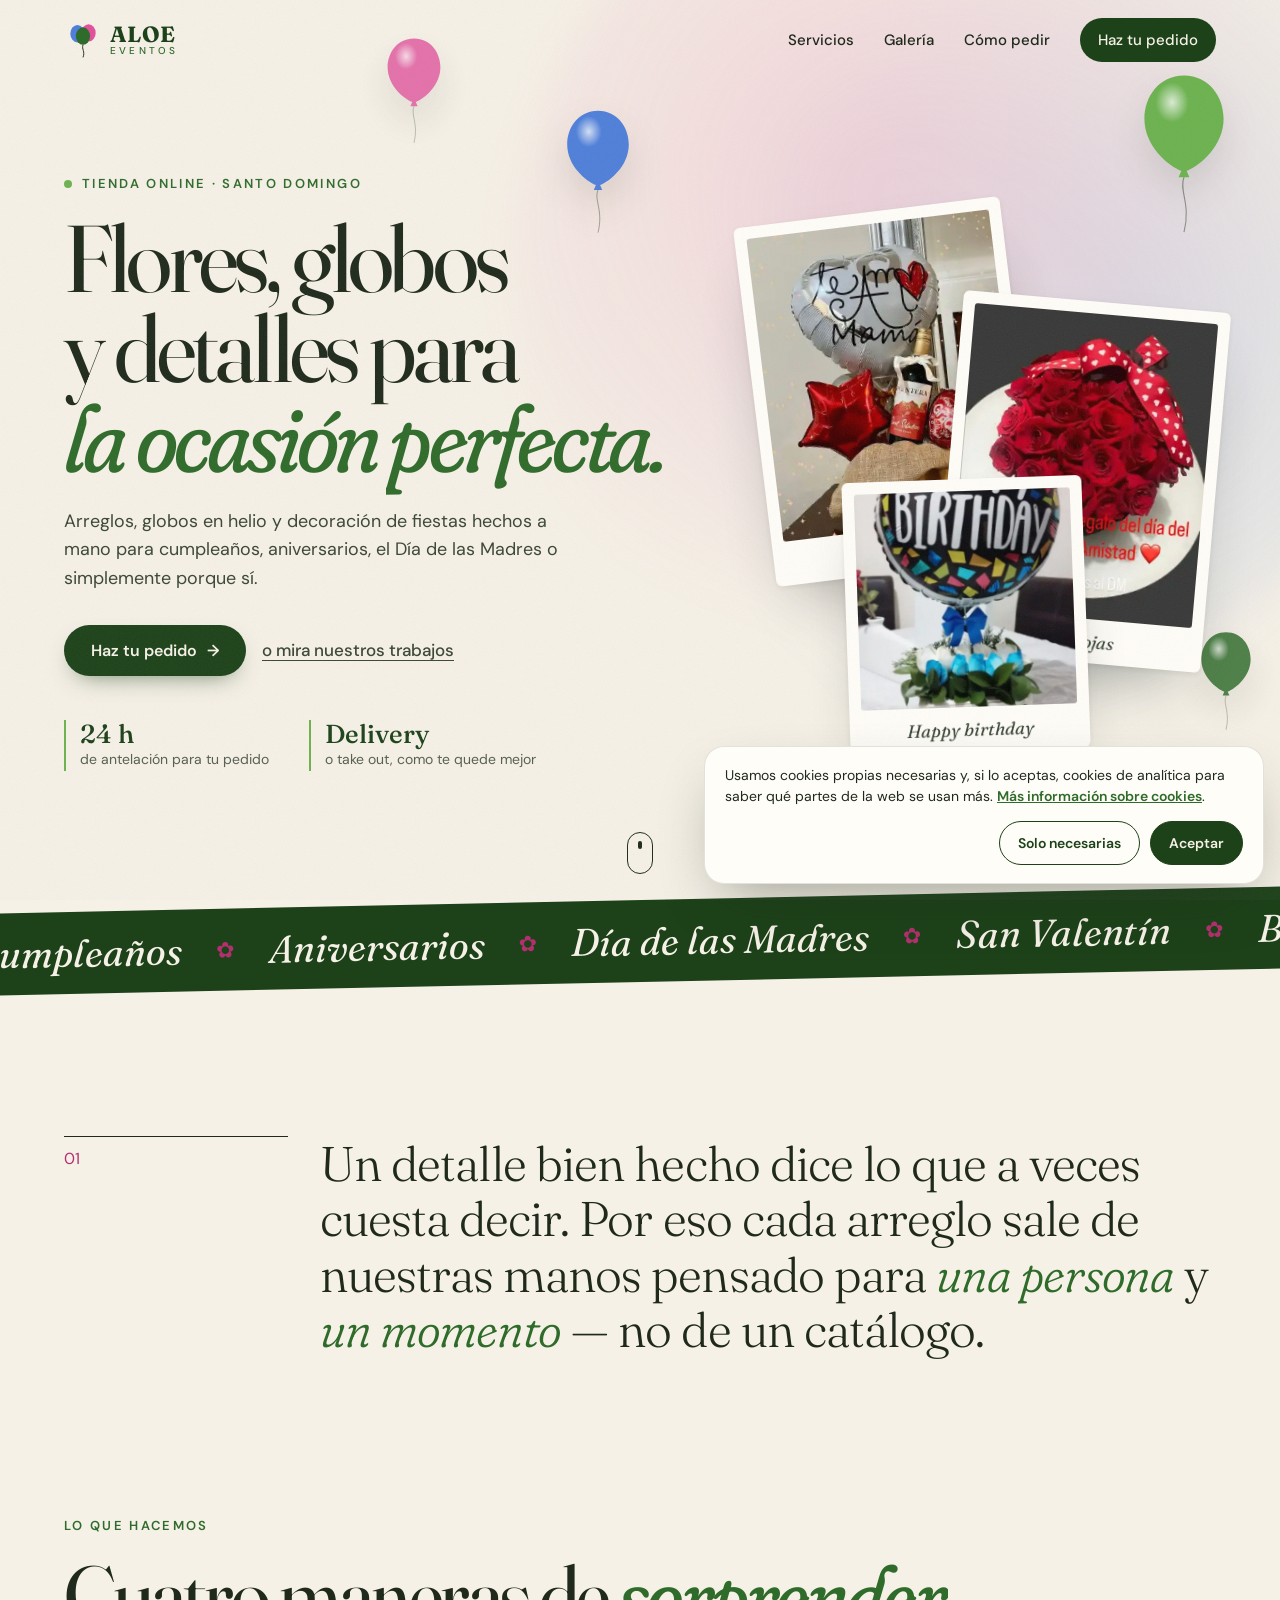
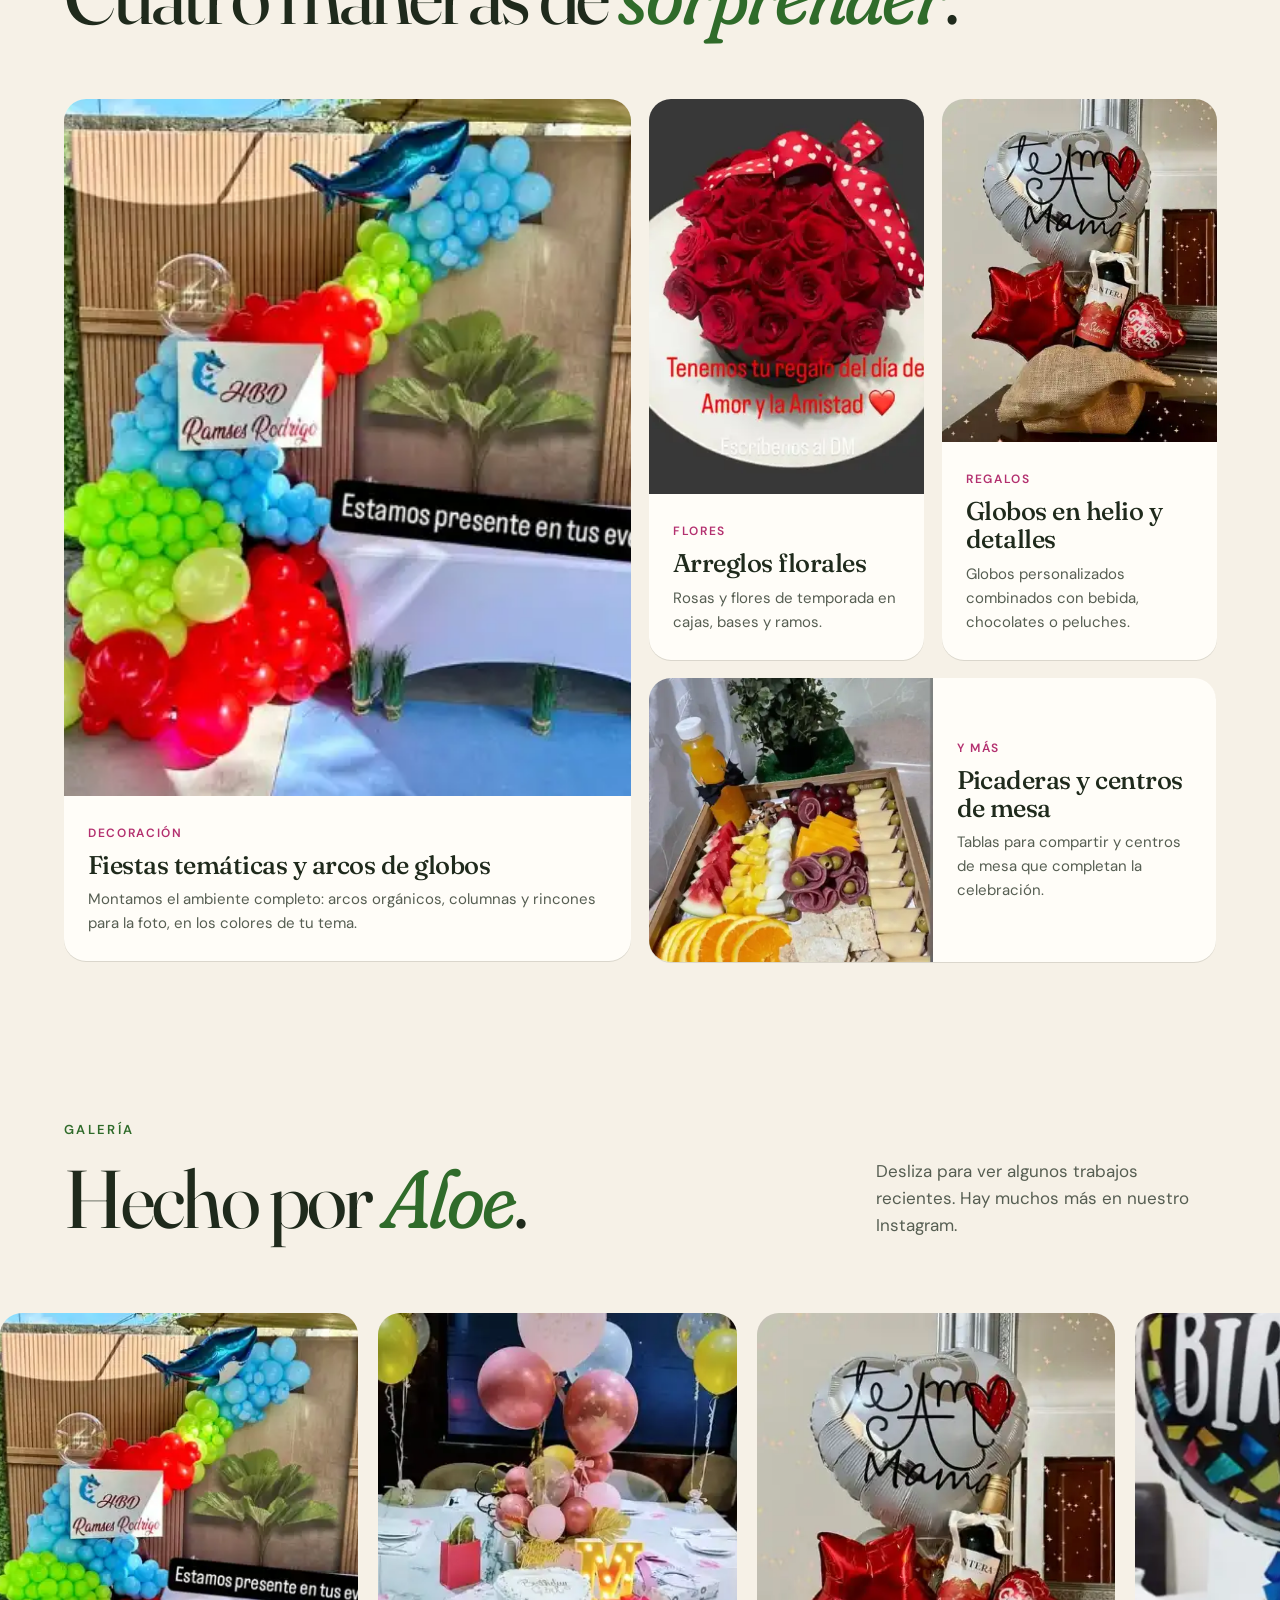
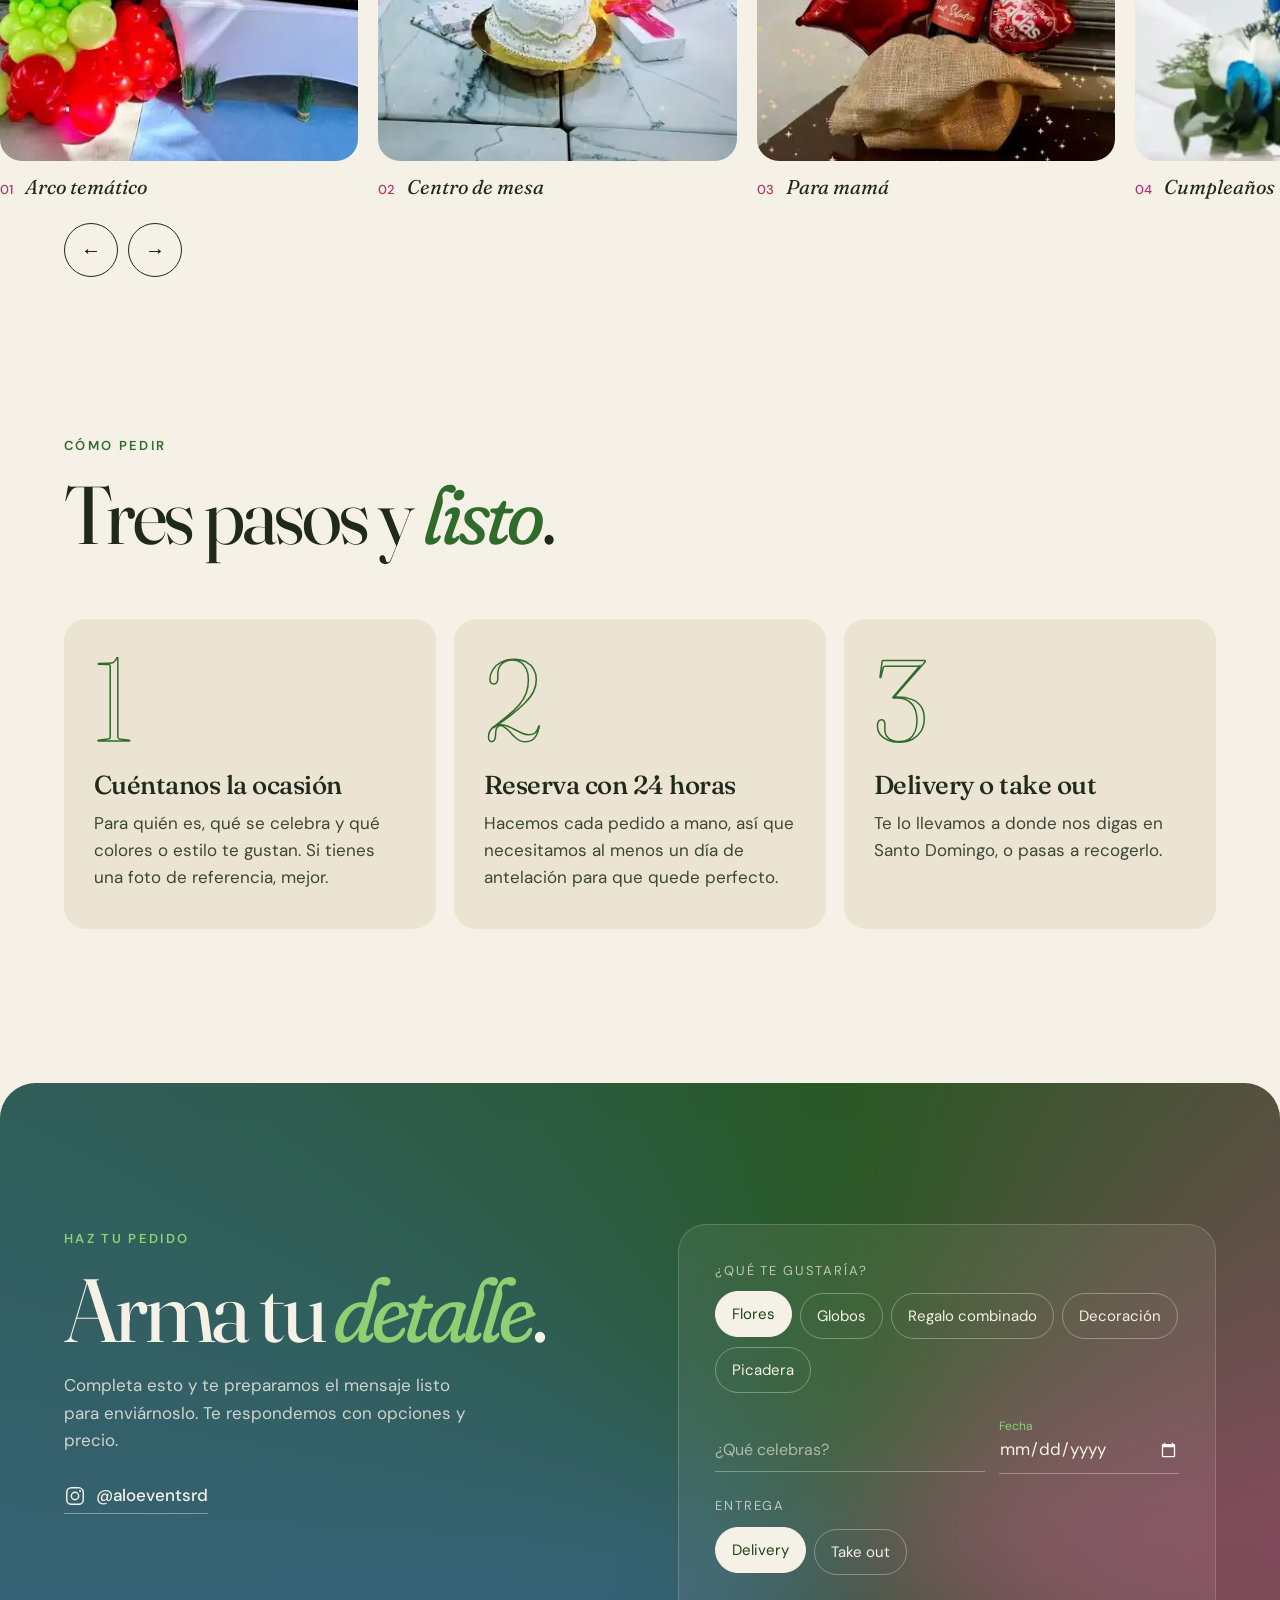
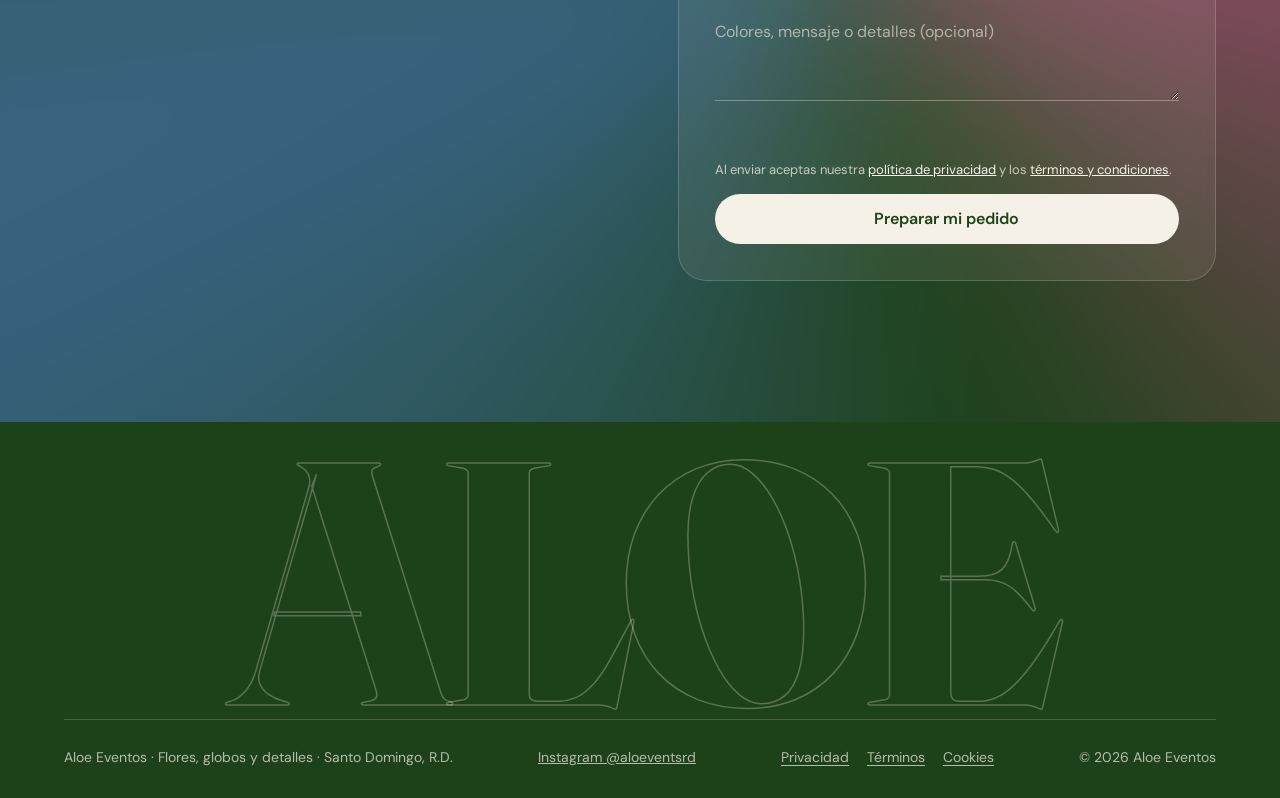
==== index.html @ 1fcdc5c9 "Add Aloe Eventos site with full launch checklist - Privacy policy, terms & conditions and custom 404" ====
<!doctype html>
<html lang="es-DO">
<head>
  <meta charset="utf-8" />
  <meta name="viewport" content="width=device-width, initial-scale=1" />
  <title>Aloe Eventos | Flores, globos y decoración en Santo Domingo</title>
  <meta name="description" content="Arreglos florales, globos en helio, decoración de fiestas y picaderas hechos a mano en Santo Domingo. Pide con 24 horas de antelación: delivery o take out." />
  <link rel="canonical" href="https://aloeeventos.com/" />
  <meta name="robots" content="index, follow" />

  <!-- Vista previa al compartir (Open Graph / WhatsApp / Facebook) -->
  <meta property="og:type" content="website" />
  <meta property="og:locale" content="es_DO" />
  <meta property="og:site_name" content="Aloe Eventos" />
  <meta property="og:url" content="https://aloeeventos.com/" />
  <meta property="og:title" content="Aloe Eventos | Flores, globos y detalles en Santo Domingo" />
  <meta property="og:description" content="Arreglos florales, globos en helio y decoración de fiestas hechos a mano. Pide con 24 h: delivery o take out." />
  <meta property="og:image" content="https://aloeeventos.com/assets/img/og-image.jpg" />
  <meta property="og:image:width" content="1200" />
  <meta property="og:image:height" content="630" />
  <meta property="og:image:alt" content="Aloe Eventos: flores, globos y detalles para la ocasión perfecta" />
  <!-- Twitter / X -->
  <meta name="twitter:card" content="summary_large_image" />
  <meta name="twitter:title" content="Aloe Eventos | Flores, globos y detalles en Santo Domingo" />
  <meta name="twitter:description" content="Arreglos florales, globos en helio y decoración de fiestas hechos a mano. Pide con 24 h." />
  <meta name="twitter:image" content="https://aloeeventos.com/assets/img/og-image.jpg" />

  <!-- Favicon -->
  <link rel="icon" href="favicon.ico" sizes="32x32" />
  <link rel="icon" href="favicon.svg" type="image/svg+xml" />
  <link rel="apple-touch-icon" href="apple-touch-icon.png" />
  <link rel="manifest" href="site.webmanifest" />
  <meta name="theme-color" content="#f6f1e7" />

  <!-- Datos estructurados para Google -->
  <script type="application/ld+json">
  {
    "@context": "https://schema.org",
    "@type": "Florist",
    "name": "Aloe Eventos",
    "description": "Arreglos florales, globos en helio, decoración de fiestas y picaderas en Santo Domingo.",
    "url": "https://aloeeventos.com/",
    "image": "https://aloeeventos.com/assets/img/og-image.jpg",
    "logo": "https://aloeeventos.com/apple-touch-icon.png",
    "areaServed": "Santo Domingo, República Dominicana",
    "address": { "@type": "PostalAddress", "addressLocality": "Santo Domingo", "addressCountry": "DO" },
    "sameAs": ["https://www.instagram.com/aloeventsrd/"]
  }
  </script>

  <link rel="preconnect" href="https://fonts.googleapis.com" />
  <link rel="preconnect" href="https://fonts.gstatic.com" crossorigin />
  <link href="https://fonts.googleapis.com/css2?family=Fraunces:ital,opsz,wght,SOFT@0,9..144,300..700,0..100;1,9..144,300..700,0..100&family=DM+Sans:wght@400;500;600&display=swap" rel="stylesheet" media="print" data-async-css />
  <noscript><link href="https://fonts.googleapis.com/css2?family=Fraunces:ital,opsz,wght,SOFT@0,9..144,300..700,0..100;1,9..144,300..700,0..100&family=DM+Sans:wght@400;500;600&display=swap" rel="stylesheet" /></noscript>
  <link rel="preload" as="image" href="assets/img/aloe-3.webp" fetchpriority="high" />
  <link rel="stylesheet" href="styles.css?v=20260924" />
</head>
<body>
  <a class="skip-link" href="#contenido">Saltar al contenido</a>

  <!-- Splash (CSS safety at 4.5s + JS) -->
  <div class="splash" data-splash aria-hidden="true">
    <div class="splash-balloons">
      <span class="sb sb-b"></span><span class="sb sb-g"></span><span class="sb sb-p"></span>
    </div>
    <p class="splash-word">Aloe <em>eventos</em></p>
  </div>

  <div class="cursor" aria-hidden="true"><span class="cursor-dot"></span><span class="cursor-ring"></span></div>
  <div class="progress" aria-hidden="true"><span></span></div>

  <!-- NAV -->
  <header class="nav" data-nav>
    <a href="#inicio" class="brand">
      <svg class="brand-mark" viewBox="0 0 48 48" aria-hidden="true">
        <ellipse cx="17" cy="16" rx="9" ry="11" fill="var(--blue)"/>
        <ellipse cx="31" cy="15" rx="9" ry="11" fill="var(--pink)"/>
        <ellipse cx="24" cy="19" rx="9" ry="11" fill="var(--green)"/>
        <path d="M24 30 C22 36, 27 38, 24 46" stroke="var(--ink)" stroke-width="1.2" fill="none"/>
      </svg>
      <span class="brand-word">ALOE<small>eventos</small></span>
    </a>
    <nav class="nav-links" data-menu>
      <a href="#servicios">Servicios</a>
      <a href="#galeria">Galería</a>
      <a href="#como">Cómo pedir</a>
      <a href="#pedido" class="nav-cta">Haz tu pedido</a>
    </nav>
    <button class="burger" data-burger aria-label="Abrir menú" aria-expanded="false"><span></span><span></span></button>
  </header>

  <main id="contenido">
    <!-- HERO -->
    <section class="hero" id="inicio">
      <div class="hero-balloons" data-parallax aria-hidden="true">
        <svg class="balloon b1" data-depth="0.6" viewBox="0 0 100 180"><use href="#balloon"/></svg>
        <svg class="balloon b2" data-depth="1.2" viewBox="0 0 100 180"><use href="#balloon"/></svg>
        <svg class="balloon b3" data-depth="0.9" viewBox="0 0 100 180"><use href="#balloon"/></svg>
        <svg class="balloon b4" data-depth="1.6" viewBox="0 0 100 180"><use href="#balloon"/></svg>
        <svg class="balloon b5" data-depth="0.4" viewBox="0 0 100 180"><use href="#balloon"/></svg>
      </div>

      <div class="hero-grid">
        <div class="hero-copy">
          <p class="kicker"><span class="dot"></span> Tienda online · Santo Domingo</p>
          <h1 class="hero-title" data-split>
            Flores, globos<br />y detalles para<br /><em>la ocasión perfecta.</em>
          </h1>
          <p class="hero-sub reveal">Arreglos, globos en helio y decoración de fiestas hechos a mano para cumpleaños, aniversarios, el Día de las Madres o simplemente porque sí.</p>
          <div class="hero-actions reveal">
            <a href="#pedido" class="btn btn-primary" data-magnetic>Haz tu pedido <span aria-hidden="true">→</span></a>
            <a href="#galeria" class="btn-text">o mira nuestros trabajos</a>
          </div>
          <ul class="hero-facts reveal">
            <li><strong>24 h</strong><span>de antelación para tu pedido</span></li>
            <li><strong>Delivery</strong><span>o take out, como te quede mejor</span></li>
          </ul>
        </div>

        <div class="hero-stack" role="group" aria-label="Algunos de nuestros trabajos">
          <figure class="polaroid p1" data-tilt><img src="assets/img/aloe-3.webp" alt="Arreglo de globos 'Te amo mamá' con corazones rojos y botella de vino" width="368" height="460" fetchpriority="high" /><figcaption>Para mamá</figcaption></figure>
          <figure class="polaroid p2" data-tilt><img src="assets/img/aloe-4.webp" alt="Ramo de rosas rojas con lazo de lunares" width="368" height="460" /><figcaption>Rosas rojas</figcaption></figure>
          <figure class="polaroid p3" data-tilt><img src="assets/img/aloe-6.webp" alt="Globo de cumpleaños sobre arreglo de rosas azules y blancas" width="460" height="460" /><figcaption>Happy birthday</figcaption></figure>
        </div>
      </div>

      <a href="#servicios" class="scroll-hint" aria-label="Bajar"><span></span></a>
    </section>

    <!-- MARQUEE -->
    <div class="marquee" aria-hidden="true">
      <div class="marquee-track">
        <span>Cumpleaños</span><i>✿</i><span>Aniversarios</span><i>✿</i><span>Día de las Madres</span><i>✿</i><span>San Valentín</span><i>✿</i><span>Baby showers</span><i>✿</i><span>Fiestas temáticas</span><i>✿</i><span>Graduaciones</span><i>✿</i><span>Porque sí</span><i>✿</i>
        <span>Cumpleaños</span><i>✿</i><span>Aniversarios</span><i>✿</i><span>Día de las Madres</span><i>✿</i><span>San Valentín</span><i>✿</i><span>Baby showers</span><i>✿</i><span>Fiestas temáticas</span><i>✿</i><span>Graduaciones</span><i>✿</i><span>Porque sí</span><i>✿</i>
      </div>
    </div>

    <!-- MANIFESTO -->
    <section class="manifesto">
      <span class="manifesto-num">01</span>
      <p class="manifesto-text" data-split>
        Un detalle bien hecho dice lo que a veces cuesta decir. Por eso cada arreglo sale de nuestras manos pensado para <em>una persona</em> y <em>un momento</em> — no de un catálogo.
      </p>
    </section>

    <!-- SERVICIOS -->
    <section class="services" id="servicios">
      <header class="section-head">
        <p class="kicker">Lo que hacemos</p>
        <h2 class="section-title" data-split>Cuatro maneras de <em>sorprender</em>.</h2>
      </header>

      <div class="bento">
        <article class="card card-xl" data-tilt>
          <div class="card-media"><img src="assets/img/aloe-1.webp" alt="Arco de globos rojos, verdes y azules con tiburón para una fiesta infantil" loading="lazy" width="460" height="460" /></div>
          <div class="card-body">
            <span class="card-tag">Decoración</span>
            <h3>Fiestas temáticas y arcos de globos</h3>
            <p>Montamos el ambiente completo: arcos orgánicos, columnas y rincones para la foto, en los colores de tu tema.</p>
          </div>
        </article>
        <article class="card" data-tilt>
          <div class="card-media"><img src="assets/img/aloe-4.webp" alt="Ramo de rosas rojas envuelto en papel con lazo" loading="lazy" width="368" height="460" /></div>
          <div class="card-body">
            <span class="card-tag">Flores</span>
            <h3>Arreglos florales</h3>
            <p>Rosas y flores de temporada en cajas, bases y ramos.</p>
          </div>
        </article>
        <article class="card" data-tilt>
          <div class="card-media"><img src="assets/img/aloe-3.webp" alt="Arreglo regalo con globos en helio, corazones y botella de vino" loading="lazy" width="368" height="460" /></div>
          <div class="card-body">
            <span class="card-tag">Regalos</span>
            <h3>Globos en helio y detalles</h3>
            <p>Globos personalizados combinados con bebida, chocolates o peluches.</p>
          </div>
        </article>
        <article class="card card-wide" data-tilt>
          <div class="card-media"><img src="assets/img/aloe-5.webp" alt="Tabla de picadera con quesos, embutidos, uvas y naranja" loading="lazy" width="460" height="460" /></div>
          <div class="card-body">
            <span class="card-tag">Y más</span>
            <h3>Picaderas y centros de mesa</h3>
            <p>Tablas para compartir y centros de mesa que completan la celebración.</p>
          </div>
        </article>
      </div>
    </section>

    <!-- GALERÍA -->
    <section class="gallery" id="galeria">
      <header class="section-head section-head--row">
        <div>
          <p class="kicker">Galería</p>
          <h2 class="section-title" data-split>Hecho por <em>Aloe</em>.</h2>
        </div>
        <p class="section-aside reveal">Desliza para ver algunos trabajos recientes. Hay muchos más en nuestro Instagram.</p>
      </header>
      <div class="rail" data-rail tabindex="0" aria-label="Galería de trabajos, desplazable">
        <figure class="rail-item"><img src="assets/img/aloe-1.webp" alt="Arco de globos rojos, verdes y azules para fiesta infantil de tiburones" loading="lazy" width="460" height="460" /><figcaption><span>01</span> Arco temático</figcaption></figure>
        <figure class="rail-item"><img src="assets/img/aloe-2.webp" alt="Centro de mesa con globos rosados y bizcocho" loading="lazy" width="460" height="460" /><figcaption><span>02</span> Centro de mesa</figcaption></figure>
        <figure class="rail-item"><img src="assets/img/aloe-3.webp" alt="Arreglo de globos 'Te amo mamá' con corazones rojos" loading="lazy" width="368" height="460" /><figcaption><span>03</span> Para mamá</figcaption></figure>
        <figure class="rail-item"><img src="assets/img/aloe-6.webp" alt="Globo de feliz cumpleaños sobre arreglo de rosas azules y blancas" loading="lazy" width="460" height="460" /><figcaption><span>04</span> Cumpleaños</figcaption></figure>
        <figure class="rail-item"><img src="assets/img/aloe-4.webp" alt="Ramo de rosas rojas con lazo de lunares" loading="lazy" width="368" height="460" /><figcaption><span>05</span> Rosas rojas</figcaption></figure>
        <figure class="rail-item"><img src="assets/img/aloe-5.webp" alt="Tabla de picadera con quesos, embutidos y frutas" loading="lazy" width="460" height="460" /><figcaption><span>06</span> Picadera</figcaption></figure>
        <a class="rail-item rail-more" href="https://www.instagram.com/aloeventsrd/" target="_blank" rel="noopener noreferrer">
          <span>Ver más en<br /><strong>@aloeventsrd</strong></span><span class="arrow" aria-hidden="true">↗</span>
        </a>
      </div>
      <div class="rail-controls">
        <button class="rail-btn" data-rail-prev aria-label="Anterior">←</button>
        <button class="rail-btn" data-rail-next aria-label="Siguiente">→</button>
      </div>
    </section>

    <!-- CÓMO PEDIR -->
    <section class="steps" id="como">
      <header class="section-head">
        <p class="kicker">Cómo pedir</p>
        <h2 class="section-title" data-split>Tres pasos y <em>listo</em>.</h2>
      </header>
      <ol class="steps-list">
        <li class="step reveal">
          <span class="step-num">1</span>
          <h3>Cuéntanos la ocasión</h3>
          <p>Para quién es, qué se celebra y qué colores o estilo te gustan. Si tienes una foto de referencia, mejor.</p>
        </li>
        <li class="step reveal">
          <span class="step-num">2</span>
          <h3>Reserva con 24 horas</h3>
          <p>Hacemos cada pedido a mano, así que necesitamos al menos un día de antelación para que quede perfecto.</p>
        </li>
        <li class="step reveal">
          <span class="step-num">3</span>
          <h3>Delivery o take out</h3>
          <p>Te lo llevamos a donde nos digas en Santo Domingo, o pasas a recogerlo.</p>
        </li>
      </ol>
    </section>

    <!-- PEDIDO -->
    <section class="order" id="pedido">
      <div class="order-mesh" aria-hidden="true"></div>
      <div class="order-inner">
        <div class="order-copy">
          <p class="kicker kicker--light">Haz tu pedido</p>
          <h2 class="order-title" data-split>Arma tu <em>detalle</em>.</h2>
          <p class="order-sub reveal">Completa esto y te preparamos el mensaje listo para enviárnoslo. Te respondemos con opciones y precio.</p>
          <a class="ig-link reveal" href="https://www.instagram.com/aloeventsrd/" target="_blank" rel="noopener noreferrer">
            <svg viewBox="0 0 24 24" aria-hidden="true"><rect x="3" y="3" width="18" height="18" rx="5" fill="none" stroke="currentColor" stroke-width="1.6"/><circle cx="12" cy="12" r="4" fill="none" stroke="currentColor" stroke-width="1.6"/><circle cx="17.5" cy="6.5" r="1.1" fill="currentColor"/></svg>
            @aloeventsrd
          </a>
        </div>

        <form class="order-form" data-order novalidate aria-describedby="form-privacy">
          <fieldset class="chips">
            <legend>¿Qué te gustaría?</legend>
            <label><input type="radio" name="producto" value="Arreglo floral" checked /><span>Flores</span></label>
            <label><input type="radio" name="producto" value="Globos en helio" /><span>Globos</span></label>
            <label><input type="radio" name="producto" value="Arreglo regalo (globos + detalle)" /><span>Regalo combinado</span></label>
            <label><input type="radio" name="producto" value="Decoración de fiesta" /><span>Decoración</span></label>
            <label><input type="radio" name="producto" value="Picadera / centro de mesa" /><span>Picadera</span></label>
          </fieldset>

          <div class="field-row">
            <div class="field">
              <input id="f-ocasion" name="ocasion" type="text" placeholder=" " required minlength="3" maxlength="80" autocomplete="off" aria-describedby="e-ocasion" />
              <label for="f-ocasion">¿Qué celebras?</label>
              <p class="field-error" id="e-ocasion" aria-live="polite"></p>
            </div>
            <div class="field">
              <input id="f-fecha" name="fecha" type="date" placeholder=" " required aria-describedby="e-fecha" />
              <label for="f-fecha">Fecha</label>
              <p class="field-error" id="e-fecha" aria-live="polite"></p>
            </div>
          </div>

          <fieldset class="chips chips--sm">
            <legend>Entrega</legend>
            <label><input type="radio" name="entrega" value="Delivery" checked /><span>Delivery</span></label>
            <label><input type="radio" name="entrega" value="Take out" /><span>Take out</span></label>
          </fieldset>

          <div class="field">
            <textarea id="f-notas" name="notas" rows="3" placeholder=" " maxlength="500" aria-describedby="e-notas"></textarea>
            <label for="f-notas">Colores, mensaje o detalles (opcional)</label>
            <p class="field-error" id="e-notas" aria-live="polite"></p>
          </div>

          <!-- Anti-spam: campo trampa invisible para personas; los bots lo rellenan -->
          <div class="hp" aria-hidden="true">
            <label for="f-website">No rellenes este campo</label>
            <input id="f-website" name="website" type="text" tabindex="-1" autocomplete="off" />
          </div>

          <p class="form-hint" data-hint aria-live="polite"></p>

          <p class="form-legal" id="form-privacy">Al enviar aceptas nuestra <a href="privacidad.html">política de privacidad</a> y los <a href="terminos.html">términos y condiciones</a>.</p>

          <button type="submit" class="btn btn-light btn-block" data-magnetic>
            <span class="btn-label" data-submit-label>Preparar mi pedido</span>
          </button>

          <div class="order-done" data-done hidden>
            <svg viewBox="0 0 52 52" aria-hidden="true"><circle cx="26" cy="26" r="24" fill="none"/><path d="M15 27 l7 7 l15 -16" fill="none"/></svg>
            <p><strong>¡Mensaje listo!</strong> <span data-done-text></span></p>
          </div>
        </form>
      </div>
    </section>
  </main>

  <footer class="footer">
    <div class="footer-big" aria-hidden="true">ALOE</div>
    <div class="footer-row">
      <p>Aloe Eventos · Flores, globos y detalles · Santo Domingo, R.D.</p>
      <p><a href="https://www.instagram.com/aloeventsrd/" target="_blank" rel="noopener noreferrer">Instagram @aloeventsrd</a></p>
      <nav class="footer-legal" aria-label="Legal">
        <a href="privacidad.html">Privacidad</a>
        <a href="terminos.html">Términos</a>
        <a href="#" data-cookie-settings>Cookies</a>
      </nav>
      <p>© <span data-year>2026</span> Aloe Eventos</p>
    </div>
  </footer>

  <!-- Balloon symbol -->
  <svg width="0" height="0" style="position:absolute" aria-hidden="true">
    <defs>
      <radialGradient id="shine" cx="35%" cy="28%" r="60%">
        <stop offset="0" stop-color="#fff" stop-opacity=".75"/>
        <stop offset=".35" stop-color="#fff" stop-opacity="0"/>
      </radialGradient>
      <symbol id="balloon" viewBox="0 0 100 180">
        <path d="M50 4 C22 4 6 28 6 52 C6 82 32 104 47 110 L44 117 L56 117 L53 110 C68 104 94 82 94 52 C94 28 78 4 50 4Z" fill="currentColor"/>
        <path d="M50 4 C22 4 6 28 6 52 C6 82 32 104 47 110 L53 110 C68 104 94 82 94 52 C94 28 78 4 50 4Z" fill="url(#shine)"/>
        <path d="M50 117 C44 132 58 146 50 178" stroke="#1f2a1c" stroke-opacity=".45" stroke-width="1.2" fill="none"/>
      </symbol>
    </defs>
  </svg>

  <script defer src="config.js?v=20260924"></script>
  <script defer src="consent.js?v=20260924"></script>
  <script defer src="main.js?v=20260924"></script>
</body>
</html>
---- styles.css ----
/* ===================== Aloe Eventos ===================== */
:root {
  --bg: #f6f1e7;
  --bg-2: #ece4d3;
  --paper: #fffdf8;
  --ink: #1f2a1c;
  --ink-soft: #3b4637;
  --ink-mute: #565e52; /* AA: 5.3:1 sobre --bg-2 */
  --green: #2f6b2a;
  --green-deep: #1d4219;
  --leaf: #6cb24f;
  --pink: #e0529c;
  --pink-ink: #b3306f; /* rosa para texto: 5.2:1 sobre --bg */
  --leaf-light: #8fd072; /* verde claro para texto sobre verde oscuro: 6.2:1 */
  --blue: #4f7fd9;
  --line: rgba(31, 42, 28, .13);
  --radius: 22px;
  --ease-out: cubic-bezier(.16, 1, .3, 1);
  --display: "Fraunces", "Georgia", "Times New Roman", serif;
  --body: "DM Sans", "Segoe UI", system-ui, -apple-system, sans-serif;
  --gutter: clamp(16px, 5vw, 72px);
}

*, *::before, *::after { box-sizing: border-box; }
html { overflow-x: clip; scroll-behavior: smooth; -webkit-text-size-adjust: 100%; }
body {
  margin: 0; background: var(--bg); color: var(--ink);
  font: 400 17px/1.6 var(--body); overflow-x: hidden;
  -webkit-font-smoothing: antialiased;
}
img { display: block; max-width: 100%; height: auto; }
a { color: inherit; }
em { font-style: italic; font-variation-settings: "SOFT" 100; color: var(--green); }
::selection { background: var(--pink-ink); color: #fff; }

/* grain */
body::after {
  content: ""; position: fixed; inset: 0; pointer-events: none; z-index: 90; opacity: .07;
  background-image: url("data:image/svg+xml,%3Csvg xmlns='http://www.w3.org/2000/svg' width='160' height='160'%3E%3Cfilter id='n'%3E%3CfeTurbulence type='fractalNoise' baseFrequency='.85' numOctaves='3' stitchTiles='stitch'/%3E%3C/filter%3E%3Crect width='100%25' height='100%25' filter='url(%23n)'/%3E%3C/svg%3E");
}

/* ---------- Reveal (IO adds .is-visible) ---------- */
.reveal { opacity: 0; transform: translateY(28px); transition: opacity .9s var(--ease-out), transform .9s var(--ease-out); }
.reveal.is-visible { opacity: 1; transform: none; }
/* defensive: split elements must never stay hidden */
.reveal[data-split] { opacity: 1; transform: none; }
.no-js .reveal { opacity: 1; transform: none; }

[data-split] .split-word { display: inline-block; overflow: hidden; vertical-align: top; padding: 0 .04em .14em; margin: 0 -.04em -.14em; }
[data-split] .split-word > span { display: inline-block; transform: translateY(105%); transition: transform 1s var(--ease-out); transition-delay: calc(var(--i) * 45ms); }
[data-split].is-split-in .split-word > span { transform: none; }

/* ---------- Splash ---------- */
.splash {
  position: fixed; inset: 0; z-index: 200; background: var(--green-deep); color: var(--bg);
  display: grid; place-items: center; align-content: center; gap: 18px;
  transition: clip-path 1s var(--ease-out), opacity .6s;
  clip-path: inset(0 0 0 0);
  animation: splashSafety .01s 2.5s forwards;
}
.splash.is-out { clip-path: inset(0 0 100% 0); pointer-events: none; }
@keyframes splashSafety { to { opacity: 0; pointer-events: none; clip-path: inset(0 0 100% 0); } }
.splash-balloons { display: flex; gap: 4px; height: 70px; align-items: flex-end; }
.sb { width: 30px; height: 38px; border-radius: 50% 50% 48% 48%; animation: sbRise 1.4s var(--ease-out) both; }
.sb-b { background: var(--blue); }
.sb-g { background: var(--leaf); animation-delay: .12s; height: 44px; }
.sb-p { background: var(--pink); animation-delay: .24s; }
@keyframes sbRise { from { transform: translateY(60px) scale(.4); opacity: 0; } to { transform: none; opacity: 1; } }
.splash-word { margin: 0; font: 500 clamp(30px, 6vw, 48px)/1 var(--display); letter-spacing: -.02em; animation: sbRise 1.2s .3s var(--ease-out) both; }
.splash-word em { color: var(--leaf); }

/* ---------- Cursor ---------- */
.cursor { position: fixed; inset: 0; pointer-events: none; z-index: 150; opacity: 0; transition: opacity .25s; }
.cursor.is-ready { opacity: 1; }
.cursor-dot, .cursor-ring { position: fixed; top: 0; left: 0; border-radius: 50%; will-change: transform; }
.cursor-dot { width: 6px; height: 6px; margin: -3px 0 0 -3px; background: var(--ink); }
.cursor-ring { width: 38px; height: 38px; margin: -19px 0 0 -19px; border: 1.5px solid var(--pink); transition: width .3s var(--ease-out), height .3s var(--ease-out), margin .3s var(--ease-out), background .3s; }
.cursor.is-hover .cursor-ring { width: 64px; height: 64px; margin: -32px 0 0 -32px; background: rgba(224, 82, 156, .12); }
@media (hover: none) { .cursor { display: none; } }

/* ---------- Progress ---------- */
.progress { position: fixed; top: 0; left: 0; right: 0; height: 3px; z-index: 120; }
.progress span { display: block; height: 100%; width: 100%; transform-origin: 0 50%; transform: scaleX(0); background: linear-gradient(90deg, var(--blue), var(--leaf), var(--pink)); }

/* ---------- Nav ---------- */
.nav {
  position: fixed; top: 0; left: 0; right: 0; z-index: 100;
  display: flex; align-items: center; justify-content: space-between;
  padding: 18px var(--gutter); transition: background .4s, padding .4s, box-shadow .4s, backdrop-filter .4s;
}
.nav.is-solid { background: rgba(246, 241, 231, .86); backdrop-filter: blur(14px); -webkit-backdrop-filter: blur(14px); padding-top: 12px; padding-bottom: 12px; box-shadow: 0 1px 0 var(--line); }
.brand { display: flex; align-items: center; gap: 8px; text-decoration: none; }
.brand-mark { width: 38px; height: 38px; }
.brand-word { font: 700 22px/1 var(--display); letter-spacing: .02em; color: var(--green-deep); display: flex; flex-direction: column; }
.brand-word small { font: 500 10px/1.2 var(--body); letter-spacing: .32em; text-transform: uppercase; color: var(--green); }
.nav-links { display: flex; align-items: center; gap: 30px; }
.nav-links a { text-decoration: none; font-size: 15px; font-weight: 500; position: relative; }
.nav-links a:not(.nav-cta)::after { content: ""; position: absolute; left: 0; right: 0; bottom: -4px; height: 1.5px; background: var(--pink); transform: scaleX(0); transform-origin: right; transition: transform .45s var(--ease-out); }
.nav-links a:not(.nav-cta):hover::after { transform: scaleX(1); transform-origin: left; }
.nav-cta { background: var(--green-deep); color: var(--bg) !important; padding: 10px 18px; border-radius: 999px; transition: background .3s, transform .3s var(--ease-out); }
.nav-cta:hover { background: var(--pink-ink); transform: translateY(-2px); }
.burger { display: none; width: 44px; height: 44px; border: 0; background: transparent; position: relative; cursor: pointer; z-index: 110; }
.burger span { position: absolute; left: 10px; right: 10px; height: 2px; background: var(--ink); transition: transform .4s var(--ease-out), top .4s var(--ease-out); }
.burger span:first-child { top: 17px; } .burger span:last-child { top: 25px; }
.burger[aria-expanded="true"] span:first-child { top: 21px; transform: rotate(45deg); }
.burger[aria-expanded="true"] span:last-child { top: 21px; transform: rotate(-45deg); }

/* ---------- Buttons ---------- */
.btn {
  display: inline-flex; align-items: center; justify-content: center; gap: 10px;
  padding: 16px 26px; border-radius: 999px; font: 600 16px/1 var(--body); text-decoration: none;
  border: 1.5px solid transparent; cursor: pointer; will-change: transform;
  transition: background .3s, color .3s, box-shadow .4s var(--ease-out), border-color .3s;
}
.btn-primary { background: var(--green-deep); color: var(--bg); box-shadow: 0 10px 24px -12px rgba(29, 66, 25, .7); }
.btn-primary:hover { background: var(--green); box-shadow: 0 18px 36px -14px rgba(29, 66, 25, .8); }
.btn-ghost { border-color: var(--ink); }
.btn-ghost:hover { background: var(--ink); color: var(--bg); }
.btn-light { background: var(--bg); color: var(--green-deep); }
.btn-light:hover { background: #fff; box-shadow: 0 18px 40px -16px rgba(0, 0, 0, .5); }
.btn-block { width: 100%; }
.btn-text { align-self: center; font-weight: 500; color: var(--ink-soft); text-decoration: underline; text-underline-offset: 4px; padding: 12px 4px; }
.btn-text:hover { color: var(--green); }

/* ---------- Common ---------- */
.kicker { display: inline-flex; align-items: center; gap: 10px; margin: 0 0 18px; font-size: 13px; font-weight: 600; letter-spacing: .18em; text-transform: uppercase; color: var(--green); }
.kicker--light { color: var(--leaf-light); }
.kicker .dot { width: 8px; height: 8px; border-radius: 50%; background: var(--leaf); box-shadow: 0 0 0 0 rgba(108, 178, 79, .6); animation: pulse 2.4s infinite; }
@keyframes pulse { 70% { box-shadow: 0 0 0 10px rgba(108, 178, 79, 0); } 100% { box-shadow: 0 0 0 0 rgba(108, 178, 79, 0); } }
section { position: relative; }
.section-head { padding: 0 var(--gutter); margin-bottom: clamp(36px, 5vw, 64px); }
.section-head--row { display: flex; justify-content: space-between; align-items: flex-end; gap: 32px; flex-wrap: wrap; }
.section-title { margin: 0; font: 400 clamp(40px, 6.4vw, 92px)/.98 var(--display); letter-spacing: -.035em; font-variation-settings: "opsz" 144; }
.section-aside { max-width: 340px; margin: 0; color: var(--ink-mute); }

/* ---------- Hero ---------- */
.hero { min-height: 100svh; padding: 120px var(--gutter) 80px; display: flex; align-items: center; overflow: hidden; }
.hero::before {
  content: ""; position: absolute; inset: -20% -10% auto auto; width: 70vw; height: 70vw; border-radius: 50%;
  background: radial-gradient(circle at 40% 40%, rgba(224, 82, 156, .18), transparent 60%), radial-gradient(circle at 70% 60%, rgba(79, 127, 217, .16), transparent 55%);
  filter: blur(20px); animation: drift 18s ease-in-out infinite alternate; pointer-events: none;
}
@keyframes drift { to { transform: translate(-6vw, 4vw) rotate(20deg); } }
.hero-grid { position: relative; z-index: 2; width: 100%; display: grid; grid-template-columns: 1.15fr .85fr; gap: clamp(32px, 5vw, 80px); align-items: center; }
.hero-title { margin: 0 0 24px; font: 400 clamp(46px, 7.4vw, 112px)/.95 var(--display); letter-spacing: -.04em; font-variation-settings: "opsz" 144; }
.hero-sub { max-width: 520px; margin: 0 0 32px; font-size: clamp(17px, 1.4vw, 19px); color: var(--ink-soft); transition-delay: .5s; }
.hero-actions { display: flex; flex-wrap: wrap; gap: 12px; transition-delay: .65s; }
.hero-facts { list-style: none; padding: 0; margin: 44px 0 0; display: flex; gap: 40px; flex-wrap: wrap; transition-delay: .8s; }
.hero-facts li { display: flex; flex-direction: column; border-left: 2px solid var(--leaf); padding-left: 14px; }
.hero-facts strong { font: 500 26px/1.1 var(--display); color: var(--green-deep); }
.hero-facts span { font-size: 14px; color: var(--ink-mute); }

.hero-stack { position: relative; height: clamp(420px, 44vw, 600px); }
.polaroid {
  position: absolute; margin: 0; padding: 12px 12px 44px; background: var(--paper); border-radius: 6px;
  box-shadow: 0 30px 60px -30px rgba(31, 42, 28, .45), 0 2px 6px rgba(31, 42, 28, .08);
  width: 58%; transform: rotate(var(--r)); transform-style: preserve-3d; will-change: transform;
  animation: dropIn 1.2s var(--ease-out) both; animation-delay: var(--d);
}
.polaroid img { width: 100%; aspect-ratio: 4/5; object-fit: cover; border-radius: 3px; }
.polaroid figcaption { position: absolute; left: 0; right: 0; bottom: 12px; text-align: center; font: italic 400 18px/1 var(--display); color: var(--ink-soft); }
.p1 { --r: -7deg; --d: 1.1s; top: 4%; left: 0; z-index: 1; }
.p2 { --r: 5deg; --d: 1.3s; top: 20%; right: 0; z-index: 2; }
.p3 { --r: -2deg; --d: 1.5s; bottom: 0; left: 20%; z-index: 3; width: 52%; }
.p3 img { aspect-ratio: 1; }
@keyframes dropIn { from { opacity: 0; transform: translateY(-60px) rotate(calc(var(--r) * -2)); } to { opacity: 1; transform: rotate(var(--r)); } }

.hero-balloons { position: absolute; inset: 0; pointer-events: none; z-index: 1; }
.balloon { overflow: visible; position: absolute; width: 90px; height: 162px; filter: drop-shadow(0 18px 18px rgba(31, 42, 28, .12)); }
.balloon > * { animation: float 7s ease-in-out infinite; transform-origin: 50% 100%; }
.b1 { color: var(--blue); top: 12%; left: 44%; width: 70px; height: 126px; }
.b2 { color: var(--pink); top: 4%; left: 30%; width: 60px; height: 108px; opacity: .8; }
.b3 { color: var(--leaf); top: 8%; right: 4%; }
.b4 { color: var(--pink); bottom: 6%; right: 38%; width: 46px; height: 83px; }
.b5 { color: var(--green); top: 70%; right: 2%; width: 56px; height: 101px; opacity: .85; }
.b2 > * { animation-duration: 8.5s; animation-delay: -2s; }
.b3 > * { animation-duration: 6.5s; animation-delay: -1s; }
.b4 > * { animation-duration: 9s; animation-delay: -4s; }
.b5 > * { animation-duration: 7.5s; animation-delay: -3s; }
@keyframes float { 0%,100% { transform: translateY(0) rotate(-3deg); } 50% { transform: translateY(-22px) rotate(4deg); } }

.scroll-hint { position: absolute; left: 50%; bottom: 26px; width: 26px; height: 42px; margin-left: -13px; border: 1.5px solid var(--ink); border-radius: 20px; z-index: 3; }
.scroll-hint span { position: absolute; left: 50%; top: 8px; width: 4px; height: 8px; margin-left: -2px; border-radius: 2px; background: var(--ink); animation: wheel 1.8s infinite; }
@keyframes wheel { to { transform: translateY(14px); opacity: 0; } }

/* ---------- Marquee ---------- */
.marquee { background: var(--green-deep); color: var(--bg); overflow: hidden; padding: 22px 0; transform: rotate(-1.2deg); margin: 0 -2vw; width: 104vw; }
.marquee-track { display: flex; width: max-content; gap: 34px; align-items: center; animation: marquee 38s linear infinite; }
.marquee span { font: italic 400 clamp(24px, 3vw, 40px)/1 var(--display); white-space: nowrap; }
.marquee i { font-style: normal; color: var(--pink-ink); font-size: 22px; }
.marquee:hover .marquee-track { animation-play-state: paused; }
@keyframes marquee { to { transform: translateX(-50%); } }

/* ---------- Manifesto ---------- */
.manifesto { display: grid; grid-template-columns: 1fr 4fr; gap: 32px; padding: clamp(90px, 12vw, 180px) var(--gutter); }
.manifesto-num { font: 400 16px/1 var(--body); color: var(--pink-ink); border-top: 1.5px solid var(--ink); padding-top: 14px; align-self: start; }
.manifesto-text { margin: 0; font: 300 clamp(28px, 3.8vw, 56px)/1.14 var(--display); letter-spacing: -.02em; max-width: 1100px; }

/* ---------- Services bento ---------- */
.services { padding-bottom: clamp(90px, 12vw, 160px); }
.bento { display: grid; grid-template-columns: repeat(4, 1fr); grid-auto-rows: minmax(260px, auto); gap: 18px; padding: 0 var(--gutter); }
.card {
  position: relative; background: var(--paper); border-radius: var(--radius); overflow: hidden;
  display: flex; flex-direction: column; box-shadow: 0 1px 0 var(--line);
  transform-style: preserve-3d; will-change: transform;
  transition: box-shadow .5s var(--ease-out);
}
.card::after { content: ""; position: absolute; inset: 0; pointer-events: none; opacity: 0; transition: opacity .4s; background: radial-gradient(420px circle at var(--mx, 50%) var(--my, 50%), rgba(224, 82, 156, .16), transparent 45%); }
.card:hover { box-shadow: 0 30px 60px -30px rgba(29, 66, 25, .45); }
.card:hover::after { opacity: 1; }
.card-media { overflow: hidden; flex: 1; min-height: 200px; }
.card-media img { width: 100%; height: 100%; object-fit: cover; transition: transform 1.1s var(--ease-out), filter .6s; }
.card:hover .card-media img { transform: scale(1.08); filter: saturate(1.15); }
.card-body { padding: 22px 24px 26px; }
.card-tag { display: inline-block; font-size: 12px; font-weight: 600; letter-spacing: .14em; text-transform: uppercase; color: var(--pink-ink); margin-bottom: 8px; }
.card h3 { margin: 0 0 8px; font: 500 clamp(22px, 2vw, 28px)/1.1 var(--display); letter-spacing: -.02em; }
.card p { margin: 0; color: var(--ink-mute); font-size: 15px; }
.card-xl { grid-column: span 2; grid-row: span 2; }
.card-wide { grid-column: span 2; flex-direction: row; }
.card-wide .card-media { flex: 1 1 50%; }
.card-wide .card-body { flex: 1 1 50%; align-self: center; }

/* ---------- Gallery rail ---------- */
.gallery { padding-bottom: clamp(90px, 12vw, 160px); }
.rail {
  display: flex; gap: 20px; overflow-x: auto; scroll-snap-type: x mandatory; padding: 10px var(--gutter) 24px;
  scrollbar-width: none; cursor: grab; outline: none;
}
.rail::-webkit-scrollbar { display: none; }
.rail.is-drag { cursor: grabbing; scroll-snap-type: none; }
.rail-item { flex: 0 0 clamp(250px, 28vw, 380px); scroll-snap-align: start; margin: 0; position: relative; }
.rail-item img { width: 100%; aspect-ratio: 4/5; object-fit: cover; border-radius: var(--radius); pointer-events: none; user-select: none; transition: transform .8s var(--ease-out); }
.rail-item:hover img { transform: translateY(-6px) rotate(-1deg); }
.rail-item figcaption { margin-top: 14px; font: italic 400 20px/1.2 var(--display); }
.rail-item figcaption span { font: 500 13px/1 var(--body); font-style: normal; color: var(--pink-ink); margin-right: 8px; }
.rail-more {
  display: flex; flex-direction: column; justify-content: space-between; aspect-ratio: 4/5; padding: 30px; border-radius: var(--radius);
  background: linear-gradient(135deg, var(--pink-ink), #3f68c0); color: #fff; text-decoration: none;
  font: 400 clamp(24px, 2.4vw, 32px)/1.15 var(--display); height: fit-content;
}
.rail-more strong { font-weight: 600; }
.rail-more .arrow { align-self: flex-end; font-size: 48px; transition: transform .5s var(--ease-out); }
.rail-more:hover .arrow { transform: translate(6px, -6px); }
.rail-controls { display: flex; gap: 10px; padding: 0 var(--gutter); }
.rail-btn { width: 54px; height: 54px; border-radius: 50%; border: 1.5px solid var(--ink); background: transparent; font-size: 20px; cursor: pointer; transition: background .3s, color .3s; }
.rail-btn:hover { background: var(--ink); color: var(--bg); }

/* ---------- Steps ---------- */
.steps { padding-bottom: clamp(90px, 12vw, 160px); }
.steps-list { list-style: none; margin: 0; padding: 0 var(--gutter); display: grid; grid-template-columns: repeat(3, 1fr); gap: 18px; counter-reset: s; }
.step { background: var(--bg-2); border-radius: var(--radius); padding: 34px 30px 38px; position: relative; overflow: hidden; }
.step:nth-child(2) { transition-delay: .12s; } .step:nth-child(3) { transition-delay: .24s; }
.step-num { display: block; font: 300 clamp(80px, 9vw, 130px)/.8 var(--display); color: transparent; -webkit-text-stroke: 1.5px var(--green); margin-bottom: 26px; transition: color .5s; }
.step:hover .step-num { color: var(--green); }
.step h3 { margin: 0 0 10px; font: 500 26px/1.1 var(--display); letter-spacing: -.02em; }
.step p { margin: 0; color: var(--ink-soft); }

/* ---------- Order ---------- */
.order { background: var(--green-deep); color: var(--bg); overflow: hidden; padding: clamp(90px, 11vw, 150px) var(--gutter); border-radius: 36px 36px 0 0; }
@property --mesh-angle { syntax: "<angle>"; inherits: false; initial-value: 0deg; }
.order-mesh {
  position: absolute; inset: -30%; pointer-events: none; opacity: .55; filter: blur(70px);
  background: conic-gradient(from var(--mesh-angle) at 60% 50%, var(--green), var(--pink) 25%, var(--green-deep) 45%, var(--blue) 70%, var(--green));
  animation: mesh 22s linear infinite;
}
@keyframes mesh { to { --mesh-angle: 360deg; } }
.order-inner { position: relative; display: grid; grid-template-columns: 1fr 1fr; gap: clamp(40px, 6vw, 100px); align-items: start; max-width: 1280px; margin: 0 auto; }
.order-title { margin: 0 0 20px; font: 400 clamp(48px, 7vw, 104px)/.95 var(--display); letter-spacing: -.04em; }
.order-title em { color: var(--leaf-light); }
.order-sub { max-width: 420px; color: rgba(246, 241, 231, .8); margin: 0 0 28px; }
.ig-link { display: inline-flex; align-items: center; gap: 10px; text-decoration: none; font-weight: 500; border-bottom: 1px solid rgba(246, 241, 231, .4); padding-bottom: 4px; }
.ig-link svg { width: 22px; height: 22px; }
.ig-link:hover { color: var(--leaf-light); border-color: var(--leaf-light); }

.order-form { background: rgba(246, 241, 231, .08); border: 1px solid rgba(246, 241, 231, .18); border-radius: 28px; padding: clamp(24px, 3vw, 36px); backdrop-filter: blur(10px); -webkit-backdrop-filter: blur(10px); position: relative; }
.chips { border: 0; padding: 0; margin: 0 0 22px; display: flex; flex-wrap: wrap; gap: 8px; }
.chips legend { font-size: 13px; letter-spacing: .14em; text-transform: uppercase; color: rgba(246, 241, 231, .7); margin-bottom: 12px; padding: 0; }
.chips label { cursor: pointer; }
.chips input { position: absolute; opacity: 0; pointer-events: none; }
.chips span { display: inline-block; padding: 10px 16px; border-radius: 999px; border: 1px solid rgba(246, 241, 231, .35); font-size: 15px; transition: background .25s, color .25s, border-color .25s, transform .25s var(--ease-out); }
.chips label:hover span { border-color: var(--bg); }
.chips input:checked + span { background: var(--bg); color: var(--green-deep); border-color: var(--bg); transform: translateY(-2px); }
.chips input:focus-visible + span { outline: 2px solid var(--leaf); outline-offset: 2px; }
.field-row { display: grid; grid-template-columns: 1.5fr 1fr; gap: 14px; }
.field { position: relative; margin-bottom: 22px; }
.field input, .field textarea {
  width: 100%; background: transparent; border: 0; border-bottom: 1.5px solid rgba(246, 241, 231, .35);
  color: var(--bg); font: 400 17px/1.4 var(--body); padding: 22px 0 10px; outline: none; resize: vertical; border-radius: 0;
  transition: border-color .3s; color-scheme: dark;
}
.field input:focus, .field textarea:focus { border-color: var(--leaf); }
.field label { position: absolute; left: 0; top: 22px; font-size: 16px; color: rgba(246, 241, 231, .6); pointer-events: none; transition: transform .3s var(--ease-out), font-size .3s, color .3s; transform-origin: 0 0; }
.field input:focus + label, .field input:not(:placeholder-shown) + label,
.field textarea:focus + label, .field textarea:not(:placeholder-shown) + label,
.field input[type="date"] + label { transform: translateY(-20px); font-size: 12px; color: var(--leaf-light); }
.field.is-error input, .field.is-error textarea { border-color: #ff8fc4; }
.form-hint { min-height: 22px; margin: -6px 0 12px; font-size: 14px; color: #ffb3d6; }
.order-done { display: flex; gap: 14px; align-items: center; margin-top: 18px; font-size: 15px; }
.order-done[hidden] { display: none; }
.order-done svg { flex: 0 0 44px; width: 44px; height: 44px; stroke: var(--leaf); stroke-width: 3; stroke-linecap: round; stroke-linejoin: round; }
.order-done circle { stroke-dasharray: 151; stroke-dashoffset: 151; animation: draw .8s var(--ease-out) forwards; }
.order-done path { stroke-dasharray: 40; stroke-dashoffset: 40; animation: draw .5s .6s var(--ease-out) forwards; }
@keyframes draw { to { stroke-dashoffset: 0; } }
.confetti-balloon { position: fixed; bottom: -120px; z-index: 180; pointer-events: none; width: 44px; height: 80px; animation: rise 3.2s cubic-bezier(.3, .1, .3, 1) forwards; }
@keyframes rise { to { transform: translate(var(--dx), -125vh) rotate(var(--rot)); } }

/* ---------- Footer ---------- */
.footer { background: var(--green-deep); color: var(--bg); padding: 0 var(--gutter) 30px; overflow: hidden; }
.footer-big { font: 700 clamp(100px, 27vw, 420px)/.8 var(--display); letter-spacing: -.05em; color: transparent; -webkit-text-stroke: 1.5px rgba(246, 241, 231, .28); text-align: center; padding-top: 20px; user-select: none; }
.footer-row { display: flex; justify-content: space-between; flex-wrap: wrap; gap: 12px; padding-top: 26px; border-top: 1px solid rgba(246, 241, 231, .18); font-size: 14px; color: rgba(246, 241, 231, .7); }
.footer-row p { margin: 0; }
.footer-row a:hover { color: var(--leaf-light); }

/* ---------- Accesibilidad ---------- */
.sr-only { position: absolute !important; width: 1px; height: 1px; padding: 0; margin: -1px; overflow: hidden; clip: rect(0 0 0 0); white-space: nowrap; border: 0; }
.skip-link { position: absolute; left: 16px; top: -60px; z-index: 300; background: var(--green-deep); color: var(--bg); padding: 12px 18px; border-radius: 12px; text-decoration: none; font-weight: 600; transition: top .2s; }
.skip-link:focus { top: 16px; }
:focus-visible { outline: 2px solid var(--pink-ink); outline-offset: 3px; }
.order :focus-visible, .footer :focus-visible { outline-color: var(--leaf-light); }

/* ---------- Formulario: errores, legal, anti-spam ---------- */
.field-error { margin: 6px 0 0; min-height: 0; font-size: 13px; color: #ffb3d6; }
.field-error:empty { display: none; }
.form-legal { margin: 0 0 14px; font-size: 13px; color: rgba(246, 241, 231, .75); }
.form-legal a { color: var(--bg); }
.form-legal a:hover { color: var(--leaf-light); }
.hp { position: absolute !important; left: -9999px; width: 1px; height: 1px; overflow: hidden; }

/* ---------- Footer legal ---------- */
.footer-legal { display: flex; gap: 18px; flex-wrap: wrap; }
.footer-legal a { text-decoration: underline; text-underline-offset: 3px; }

/* ---------- Banner de cookies ---------- */
.cookie {
  position: fixed; left: 16px; right: 16px; bottom: 16px; z-index: 250; max-width: 560px; margin-left: auto;
  background: var(--paper); color: var(--ink); border: 1px solid var(--line); border-radius: 20px;
  padding: 18px 20px; box-shadow: 0 24px 60px -20px rgba(31, 42, 28, .45);
  display: grid; gap: 14px; transform: translateY(24px); opacity: 0; transition: transform .35s var(--ease-out), opacity .35s;
}
.cookie.is-in { transform: none; opacity: 1; }
.cookie[hidden] { display: none; }
.cookie-text { margin: 0; font-size: 14px; line-height: 1.5; }
.cookie-text a { color: var(--green); font-weight: 600; }
.cookie-actions { display: flex; gap: 10px; flex-wrap: wrap; justify-content: flex-end; }
.cookie-btn { font: 600 14px/1 var(--body); padding: 12px 18px; min-height: 44px; border-radius: 999px; border: 1.5px solid var(--green-deep); background: var(--green-deep); color: var(--bg); cursor: pointer; }
.cookie-btn:hover { background: var(--green); border-color: var(--green); }
.cookie-btn--ghost { background: transparent; color: var(--green-deep); }
.cookie-btn--ghost:hover { background: var(--bg-2); border-color: var(--green-deep); }
@media (max-width: 560px) { .cookie-btn { flex: 1 1 auto; } }

/* ---------- Páginas simples: legal y 404 ---------- */
.page-simple { min-height: 100vh; display: flex; flex-direction: column; }
.page-simple .nav { position: sticky; background: rgba(246, 241, 231, .92); backdrop-filter: blur(14px); -webkit-backdrop-filter: blur(14px); box-shadow: 0 1px 0 var(--line); }
.page-simple .nav-links { display: flex; }
.page-simple main { flex: 1; }
.legal { max-width: 760px; margin: 0 auto; padding: clamp(48px, 8vw, 96px) var(--gutter); }
.legal h1 { font: 400 clamp(40px, 6vw, 72px)/1 var(--display); letter-spacing: -.03em; margin: 0 0 12px; color: var(--green-deep); }
.legal .updated { color: var(--ink-mute); font-size: 14px; margin: 0 0 40px; }
.legal h2 { font: 500 clamp(22px, 3vw, 28px)/1.2 var(--display); margin: 44px 0 12px; color: var(--green-deep); scroll-margin-top: 100px; }
.legal p, .legal li { color: var(--ink-soft); }
.legal ul { padding-left: 22px; }
.legal a { color: var(--green); font-weight: 500; }
.legal table { width: 100%; border-collapse: collapse; font-size: 15px; margin: 12px 0; }
.legal th, .legal td { text-align: left; padding: 10px 8px; border-bottom: 1px solid var(--line); vertical-align: top; }
.legal-table { overflow-x: auto; }
.notfound { display: grid; place-items: center; text-align: center; padding: clamp(60px, 10vw, 120px) var(--gutter); }
.notfound .code { font: 700 clamp(110px, 24vw, 240px)/.85 var(--display); letter-spacing: -.05em; color: transparent; -webkit-text-stroke: 2px var(--green); margin: 0; }
.notfound h1 { font: 400 clamp(30px, 5vw, 52px)/1.05 var(--display); margin: 18px 0 12px; color: var(--green-deep); }
.notfound p { max-width: 460px; margin: 0 auto 30px; color: var(--ink-soft); }
.notfound .actions { display: flex; gap: 12px; justify-content: center; flex-wrap: wrap; }
.page-simple .footer-row { border-top: 0; padding-top: 30px; }
@media (max-width: 820px) {
  .page-simple .burger { display: none; }
  .page-simple .nav-links { position: static; flex-direction: row; clip-path: none; background: none; gap: 14px; }
  .page-simple .nav-links a:not(.nav-cta) { display: none; }
  .page-simple .nav-links .nav-cta { font: 600 14px/1 var(--body); padding: 12px 16px; margin: 0; }
}

/* ---------- Responsive ---------- */
@media (max-width: 1000px) {
  .bento { grid-template-columns: repeat(2, 1fr); }
  .card-xl { grid-column: span 2; grid-row: span 1; }
  .card-xl .card-media { min-height: 320px; }
  .order-inner { grid-template-columns: 1fr; }
}
@media (max-width: 820px) {
  .burger { display: block; }
  .nav-links {
    position: fixed; inset: 0; flex-direction: column; justify-content: center; gap: 26px;
    background: var(--bg); clip-path: circle(0 at calc(100% - 40px) 40px); transition: clip-path .7s var(--ease-out);
  }
  .nav-links a { font: 400 38px/1 var(--display); }
  .nav-links .nav-cta { font: 600 18px/1 var(--body); padding: 16px 26px; margin-top: 10px; }
  .nav.is-open .nav-links { clip-path: circle(150% at calc(100% - 40px) 40px); }
  .hero { padding-top: 110px; }
  .hero-grid { grid-template-columns: 1fr; }
  .hero-stack { height: 360px; max-width: 460px; width: 100%; margin: 10px auto 0; }
  .b1 { left: auto; right: 6%; top: 10%; }
  .b2 { top: auto; bottom: 38%; left: auto; right: 2%; }
  .b4, .b5 { display: none; }
  .hero-stack { height: 400px; }
  .manifesto { grid-template-columns: 1fr; }
  .steps-list { grid-template-columns: 1fr; }
  .scroll-hint { display: none; }
}
@media (max-width: 560px) {
  body { font-size: 16px; }
  .bento { grid-template-columns: 1fr; }
  .card-xl, .card-wide { grid-column: span 1; }
  .card-wide { flex-direction: column; }
  .field-row { grid-template-columns: 1fr; gap: 0; }
  .hero-facts { gap: 24px; }
  .hero-actions .btn { flex: 1 1 auto; }
  .b3 { width: 64px; height: 115px; }
  .rail-item { flex-basis: 78vw; }
}

/* Only truly intrusive effects gated */
@media (prefers-reduced-motion: reduce) {
  .order-mesh, .hero::before { animation: none; }
  .confetti-balloon { display: none; }
}
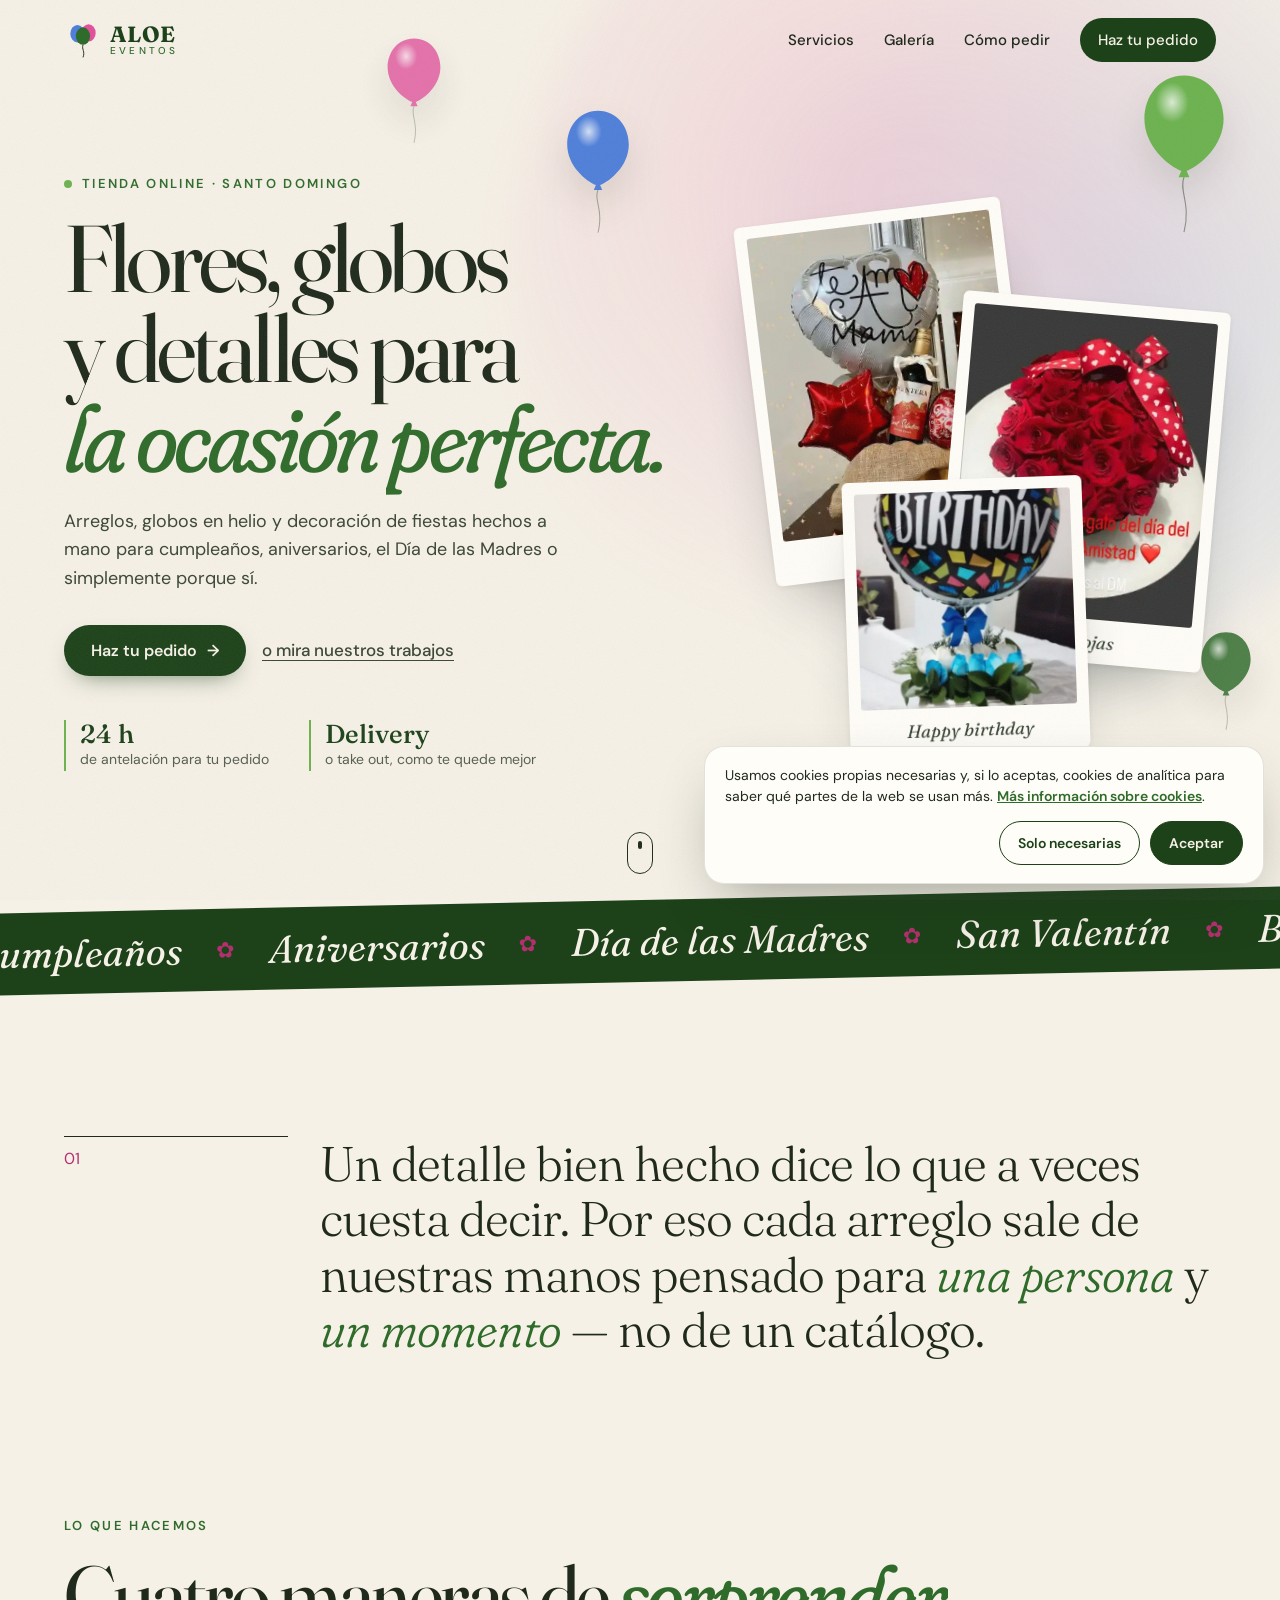
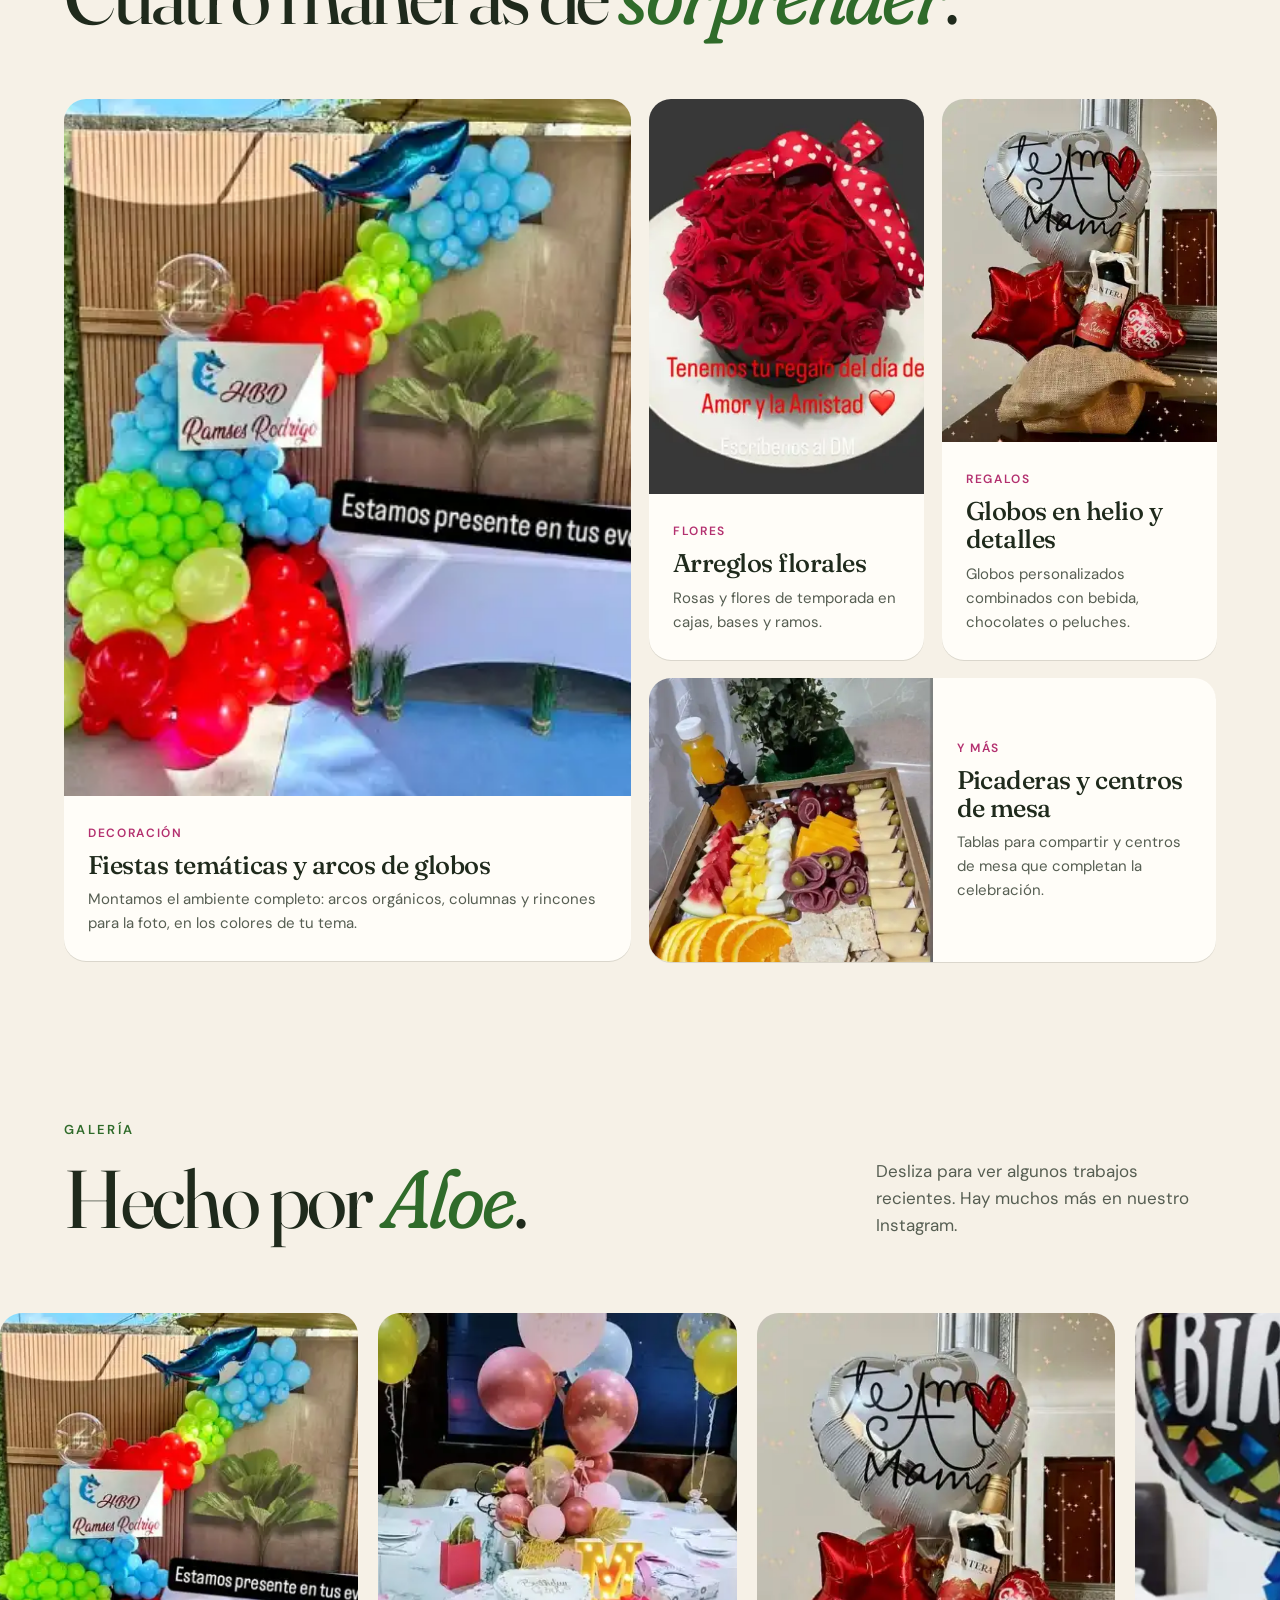
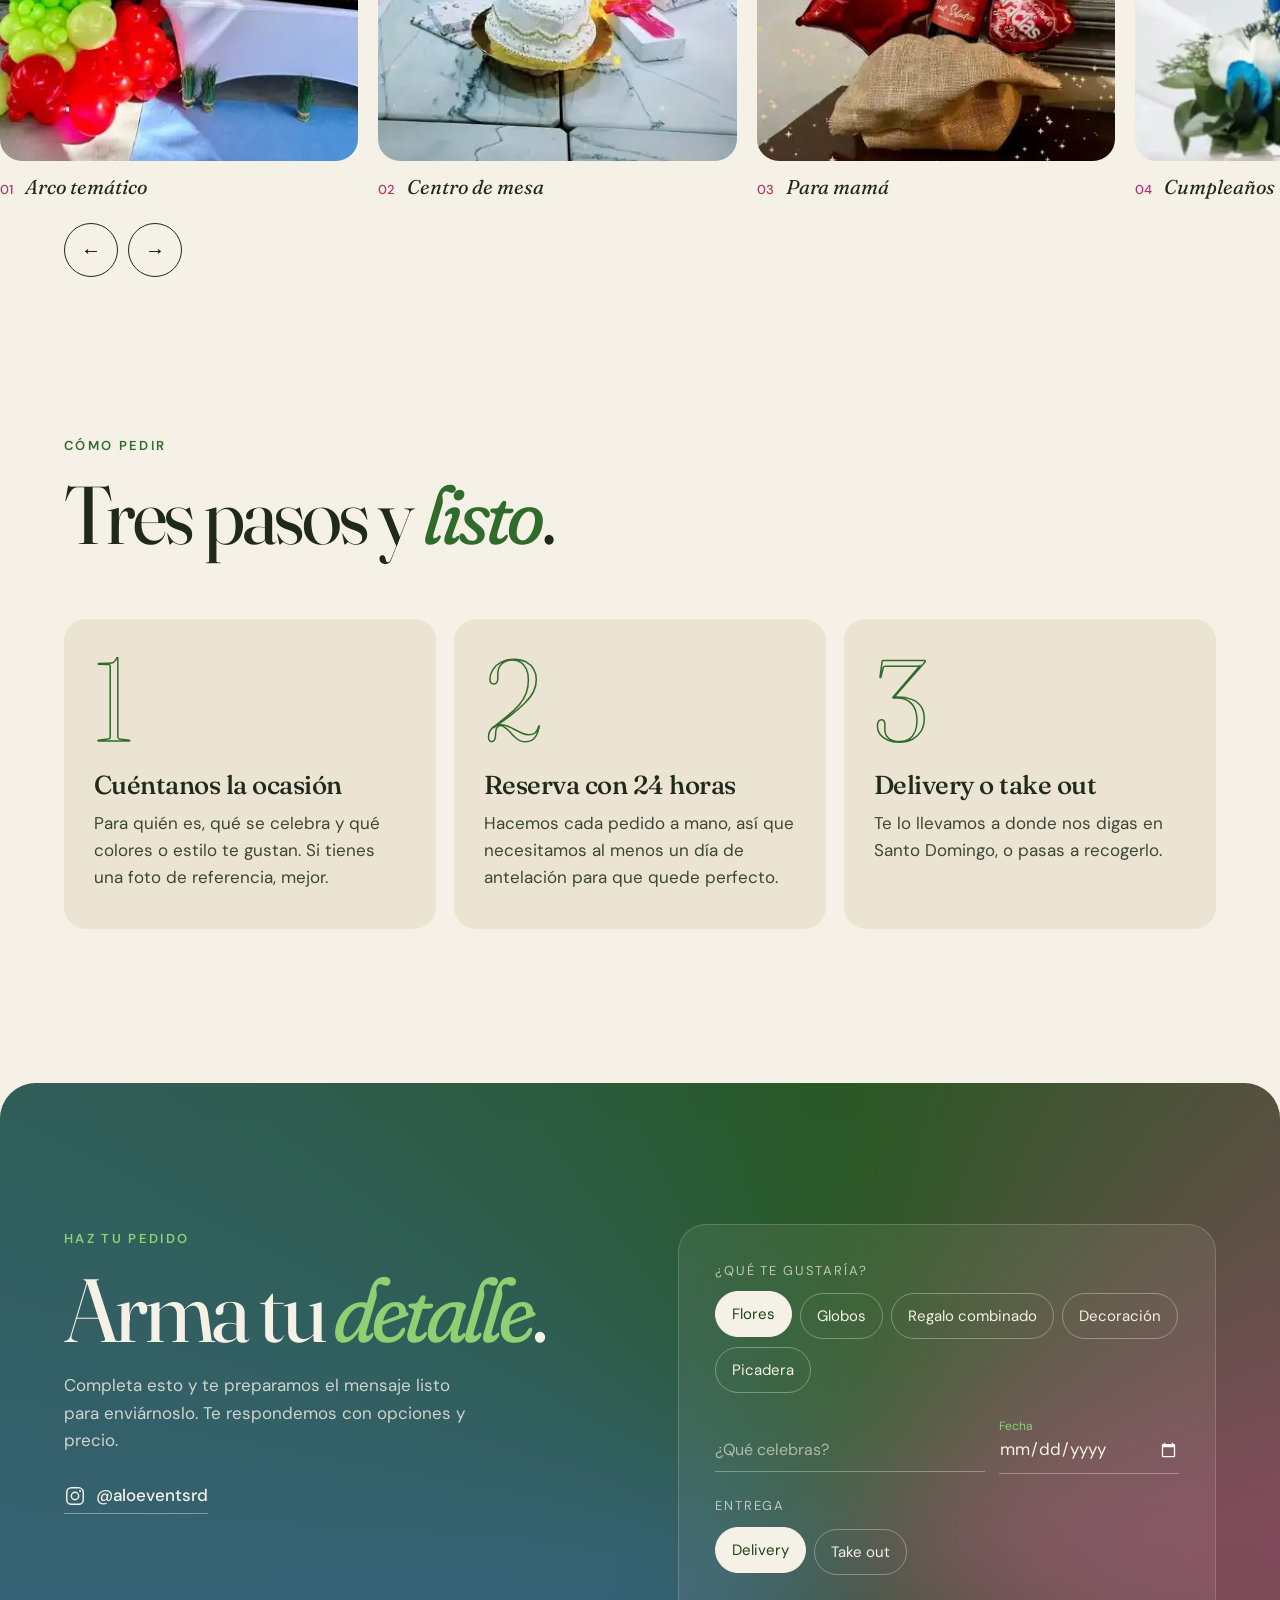
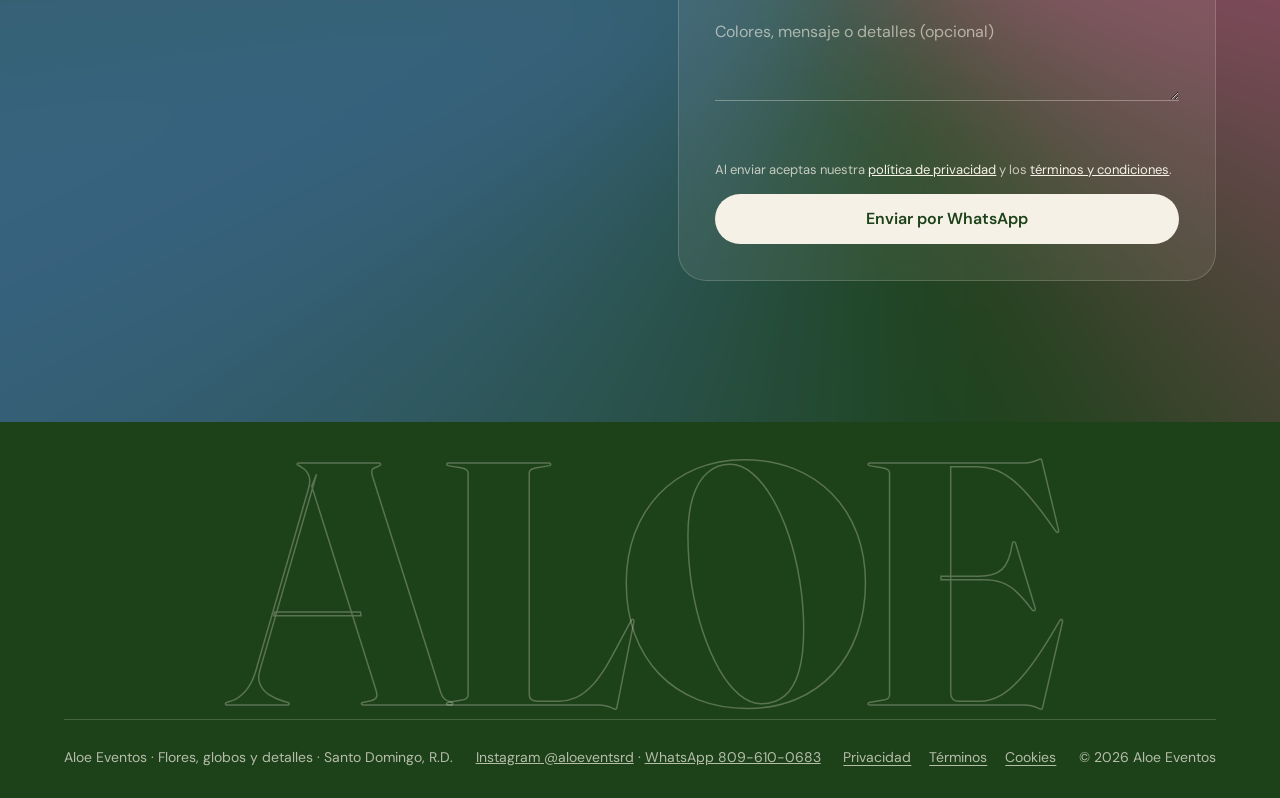
==== commit d8c2278f: "Set WhatsApp number 809-610-0683 for orders and contact Co-Authored-By: Claude Opus 5.5 <noreply@ant" ====
--- a/index.html
+++ b/index.html
@@ -42,6 +42,7 @@
     "url": "https://aloeeventos.com/",
     "image": "https://aloeeventos.com/assets/img/og-image.jpg",
     "logo": "https://aloeeventos.com/apple-touch-icon.png",
+    "telephone": "+1-809-610-0683",
     "areaServed": "Santo Domingo, República Dominicana",
     "address": { "@type": "PostalAddress", "addressLocality": "Santo Domingo", "addressCountry": "DO" },
     "sameAs": ["https://www.instagram.com/aloeventsrd/"]
@@ -313,7 +314,7 @@
     <div class="footer-big" aria-hidden="true">ALOE</div>
     <div class="footer-row">
       <p>Aloe Eventos · Flores, globos y detalles · Santo Domingo, R.D.</p>
-      <p><a href="https://www.instagram.com/aloeventsrd/" target="_blank" rel="noopener noreferrer">Instagram @aloeventsrd</a></p>
+      <p><a href="https://www.instagram.com/aloeventsrd/" target="_blank" rel="noopener noreferrer">Instagram @aloeventsrd</a> · <a href="https://wa.me/18096100683" target="_blank" rel="noopener noreferrer">WhatsApp 809-610-0683</a></p>
       <nav class="footer-legal" aria-label="Legal">
         <a href="privacidad.html">Privacidad</a>
         <a href="terminos.html">Términos</a>
